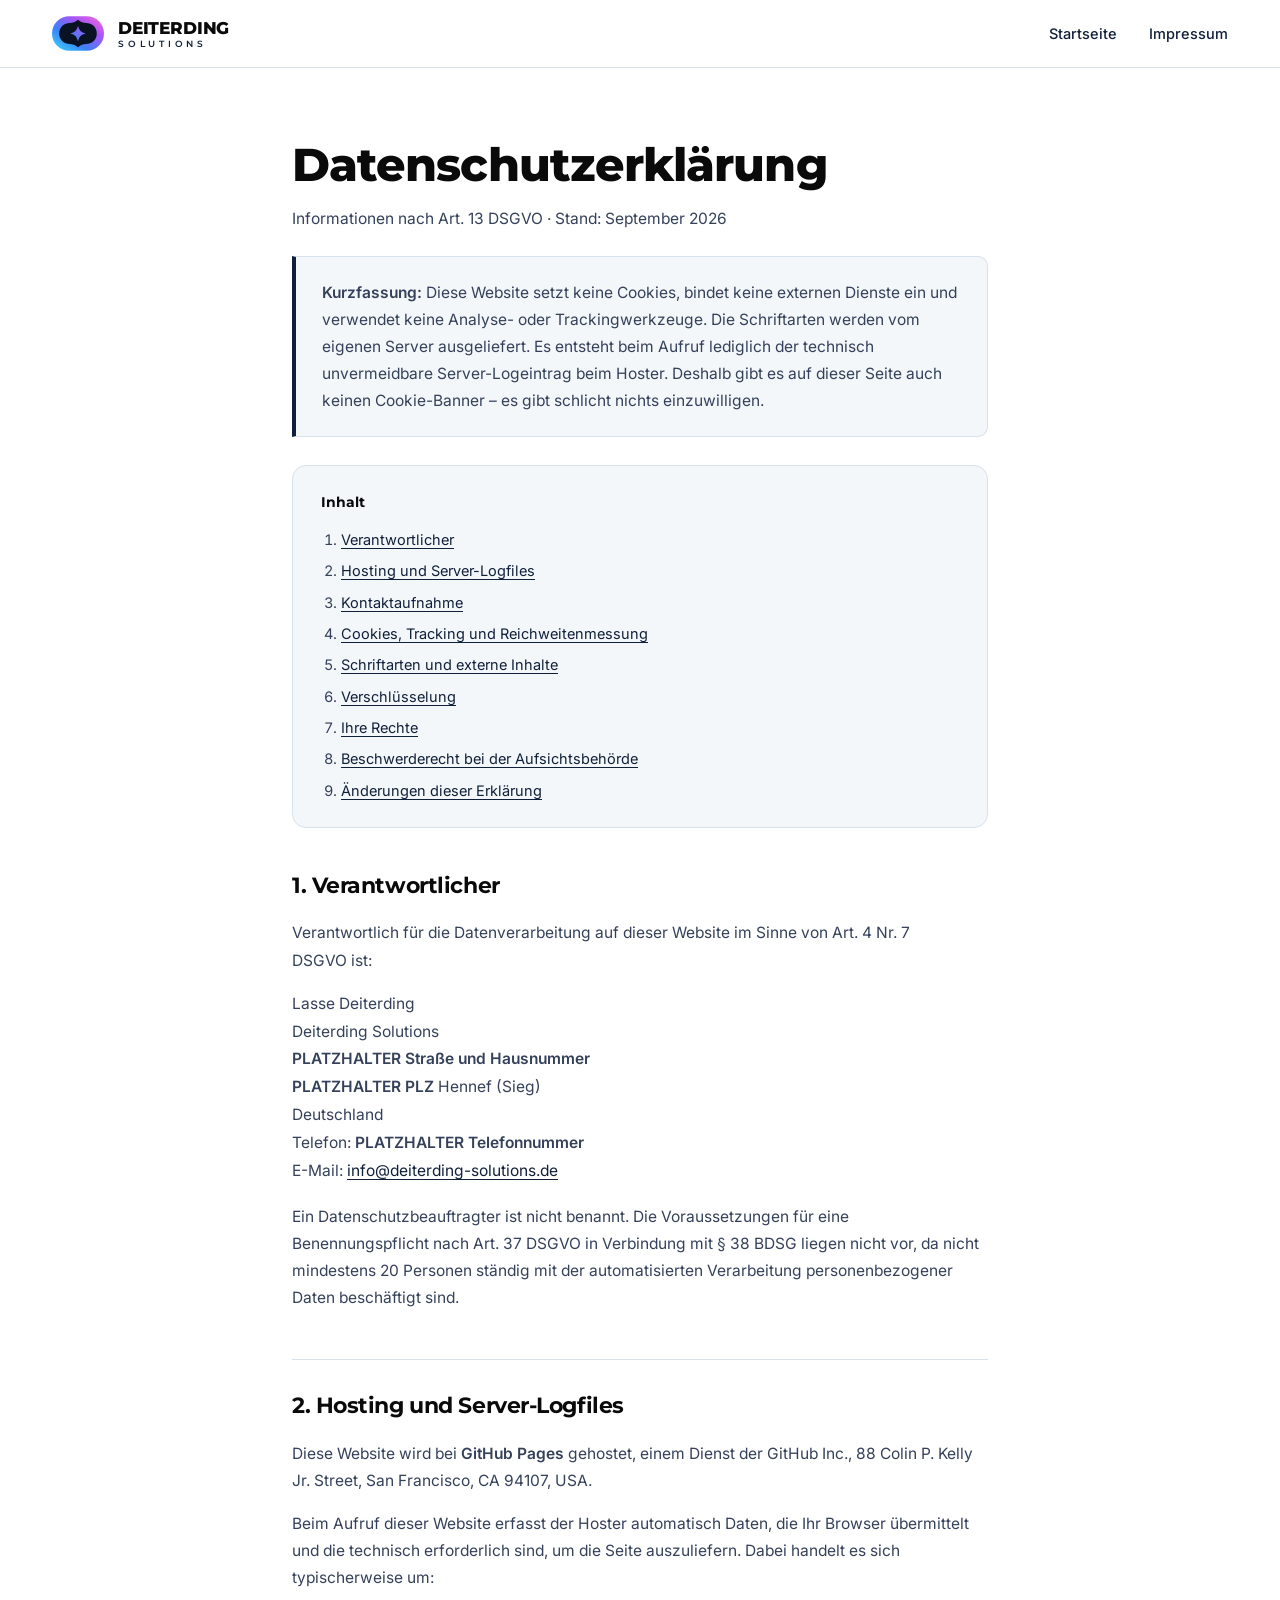
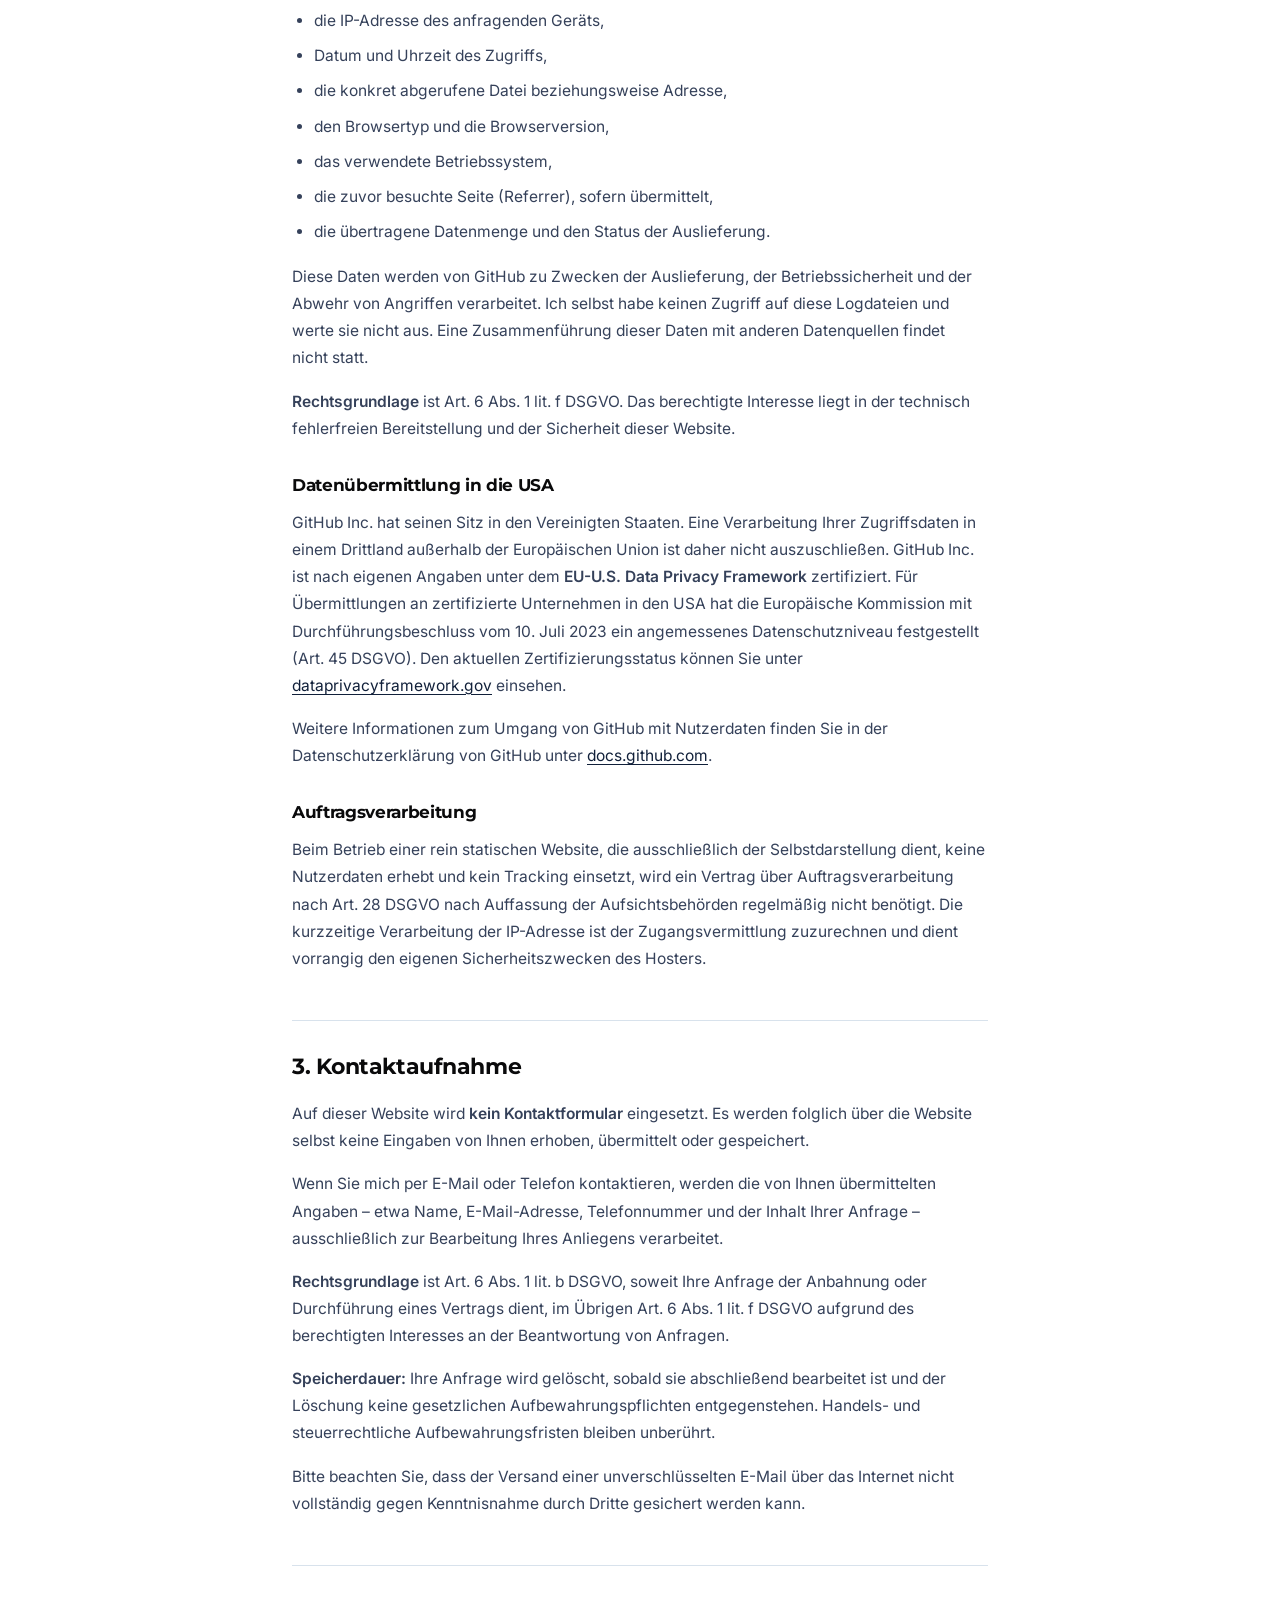
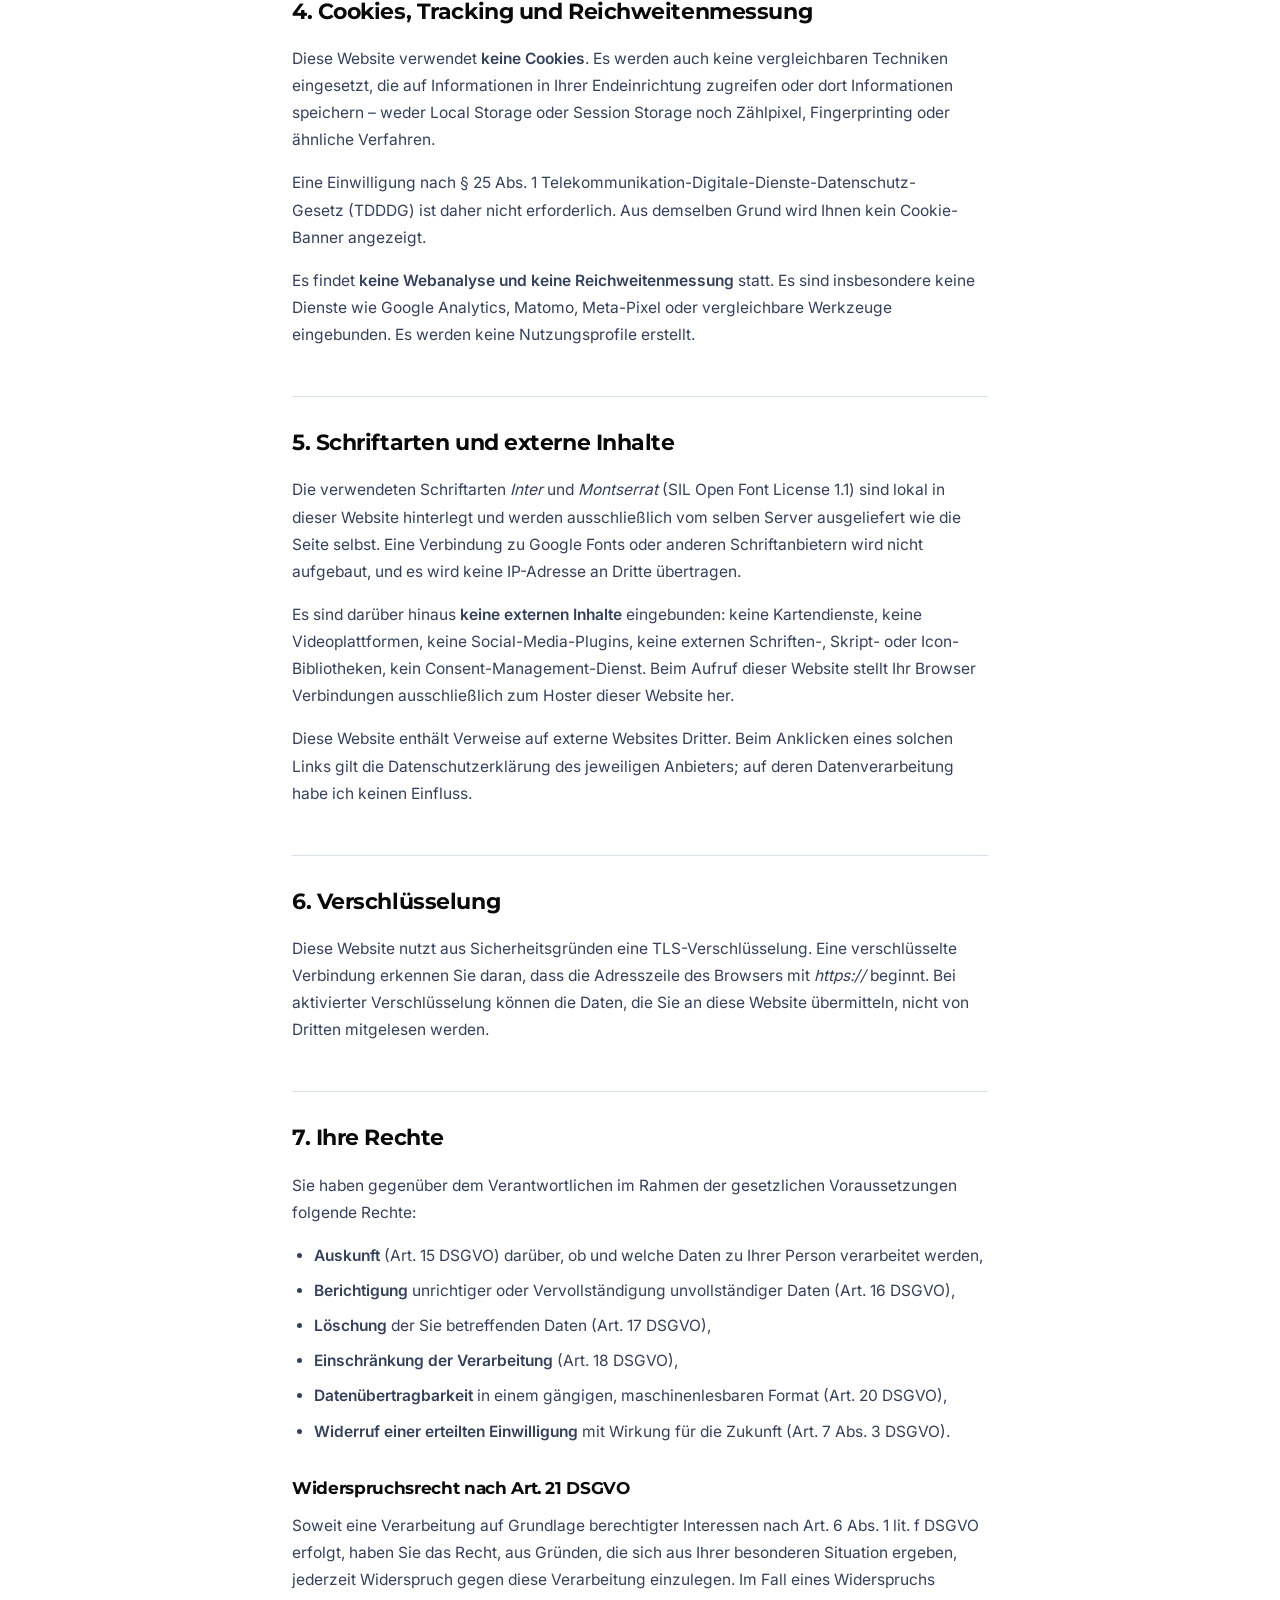
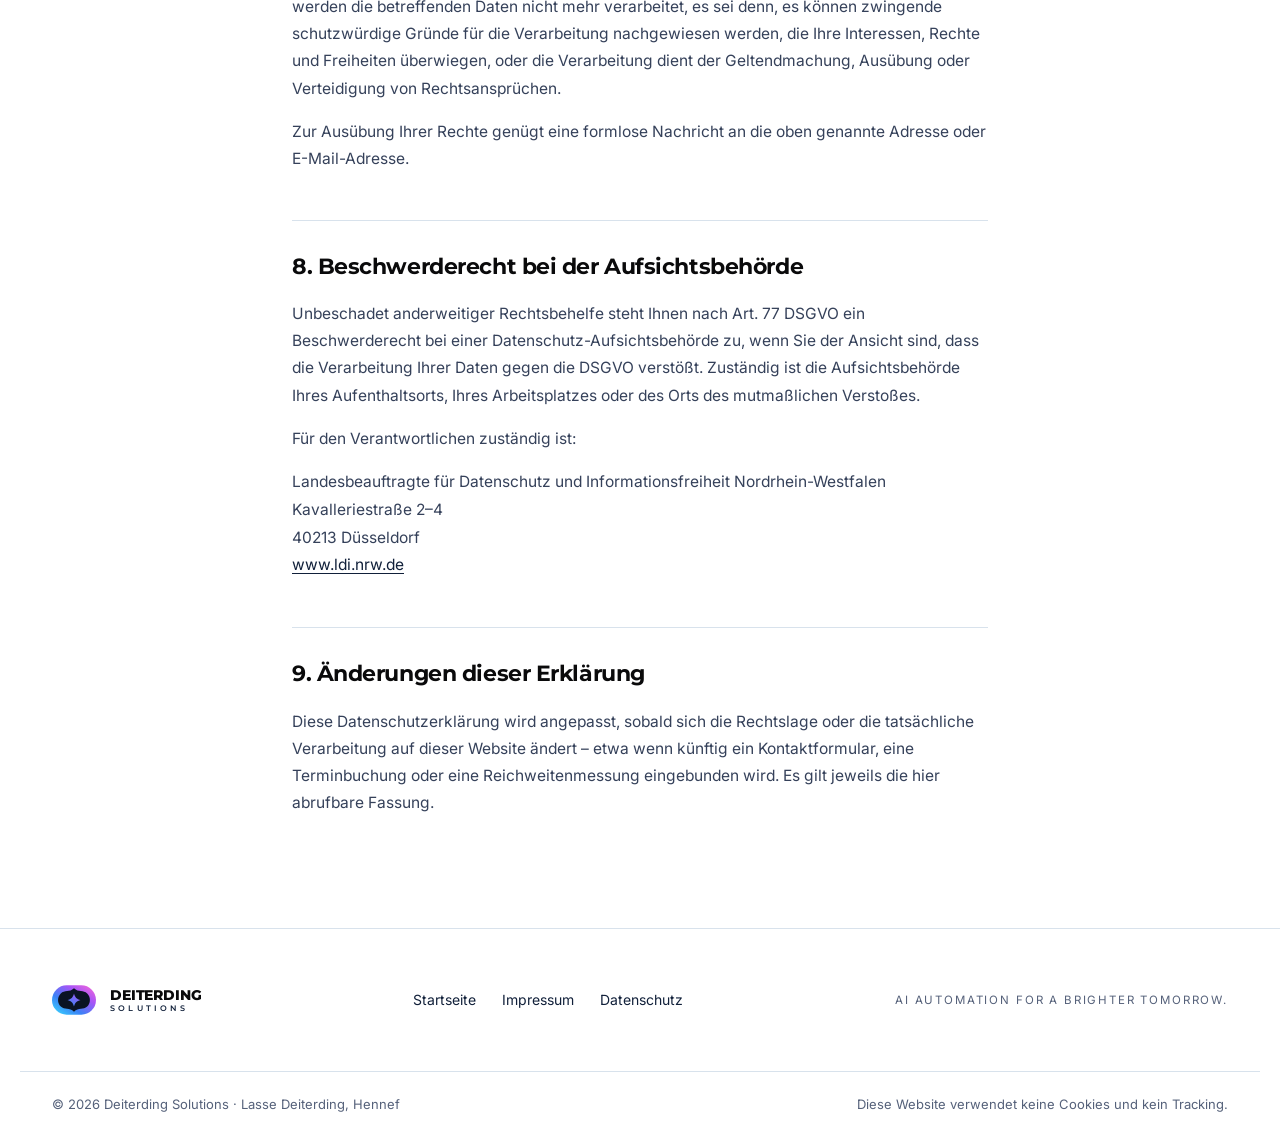
==== datenschutz.html @ 8bf1661a "Website für Deiterding Solutions aufsetzen Statische Seite für deiterding-solutions.de, umgesetzt na" ====
<!DOCTYPE html>
<html lang="de">
<head>
<meta charset="utf-8">
<meta name="viewport" content="width=device-width, initial-scale=1">
<title>Datenschutzerklärung – Deiterding Solutions</title>
<meta name="description" content="Datenschutzerklärung nach Art. 13 DSGVO für die Website von Deiterding Solutions. Ohne Cookies, ohne Tracking, mit lokal ausgelieferten Schriftarten.">
<meta name="robots" content="index, follow">
<link rel="canonical" href="https://deiterding-solutions.de/datenschutz.html">
<link rel="icon" href="/assets/img/favicon.svg" type="image/svg+xml">
<link rel="stylesheet" href="/assets/css/style.css">
</head>
<body>

<a class="skip-link" href="#main">Zum Inhalt springen</a>

<header class="header">
  <div class="header__inner">
    <a class="logo" href="/" aria-label="Deiterding Solutions – zur Startseite">
      <svg class="logo__mark" width="52" height="35" viewBox="0 0 120 80" aria-hidden="true" focusable="false">
        <defs><linearGradient id="dsg-header" x1="0" y1="1" x2="1" y2="0">
          <stop offset="0%" stop-color="#39E0FF"/><stop offset="35%" stop-color="#3B82F6"/><stop offset="68%" stop-color="#A855F7"/><stop offset="100%" stop-color="#FF6AD5"/>
        </linearGradient></defs>
        <rect width="120" height="80" rx="40" fill="url(#dsg-header)"/>
        <path fill-rule="evenodd" fill="#0A1324" d="M60,8 C72,20 86,12 96,22 C106,32 106,48 96,58 C86,68 72,60 60,72 C48,60 34,68 24,58 C14,48 14,32 24,22 C34,12 48,20 60,8 Z M60,22 C63,33 67,37 78,40 C67,43 63,47 60,58 C57,47 53,43 42,40 C53,37 57,33 60,22 Z"/>
      </svg>
      <span class="logo__text">
        <span class="logo__name">DEITERDING</span>
        <span class="logo__sub">SOLUTIONS</span>
      </span>
    </a>
    <nav class="nav" aria-label="Hauptnavigation" style="position:static;display:flex">
      <a href="/">Startseite</a>
      <a href="/impressum.html">Impressum</a>
    </nav>
  </div>
</header>

<main id="main" class="legal">
  <div class="wrap legal__inner">

    <h1>Datenschutzerklärung</h1>
    <p class="legal__updated">Informationen nach Art. 13 DSGVO · Stand: September 2026</p>

    <div class="legal__box">
      <p><strong>Kurzfassung:</strong> Diese Website setzt keine Cookies, bindet keine externen Dienste ein und verwendet keine Analyse- oder Trackingwerkzeuge. Die Schriftarten werden vom eigenen Server ausgeliefert. Es entsteht beim Aufruf lediglich der technisch unvermeidbare Server-Logeintrag beim Hoster. Deshalb gibt es auf dieser Seite auch keinen Cookie-Banner – es gibt schlicht nichts einzuwilligen.</p>
    </div>

    <div class="legal__toc">
      <p>Inhalt</p>
      <ol>
        <li><a href="#verantwortlich">Verantwortlicher</a></li>
        <li><a href="#hosting">Hosting und Server-Logfiles</a></li>
        <li><a href="#kontakt">Kontaktaufnahme</a></li>
        <li><a href="#cookies">Cookies, Tracking und Reichweitenmessung</a></li>
        <li><a href="#schriften">Schriftarten und externe Inhalte</a></li>
        <li><a href="#verschluesselung">Verschlüsselung</a></li>
        <li><a href="#rechte">Ihre Rechte</a></li>
        <li><a href="#beschwerde">Beschwerderecht bei der Aufsichtsbehörde</a></li>
        <li><a href="#aenderungen">Änderungen dieser Erklärung</a></li>
      </ol>
    </div>

    <h2 id="verantwortlich">1. Verantwortlicher</h2>
    <p>Verantwortlich für die Datenverarbeitung auf dieser Website im Sinne von Art. 4 Nr. 7 DSGVO ist:</p>
    <address>
      Lasse Deiterding<br>
      Deiterding Solutions<br>
      <strong>PLATZHALTER Straße und Hausnummer</strong><br>
      <strong>PLATZHALTER PLZ</strong> Hennef (Sieg)<br>
      Deutschland<br>
      Telefon: <strong>PLATZHALTER Telefonnummer</strong><br>
      E-Mail: <a href="mailto:info@deiterding-solutions.de">info@deiterding-solutions.de</a>
    </address>
    <p>Ein Datenschutzbeauftragter ist nicht benannt. Die Voraussetzungen für eine Benennungspflicht nach Art. 37 DSGVO in Verbindung mit § 38 BDSG liegen nicht vor, da nicht mindestens 20 Personen ständig mit der automatisierten Verarbeitung personenbezogener Daten beschäftigt sind.</p>

    <h2 id="hosting">2. Hosting und Server-Logfiles</h2>
    <p>Diese Website wird bei <strong>GitHub Pages</strong> gehostet, einem Dienst der GitHub Inc., 88 Colin P. Kelly Jr. Street, San Francisco, CA 94107, USA.</p>
    <p>Beim Aufruf dieser Website erfasst der Hoster automatisch Daten, die Ihr Browser übermittelt und die technisch erforderlich sind, um die Seite auszuliefern. Dabei handelt es sich typischerweise um:</p>
    <ul>
      <li>die IP-Adresse des anfragenden Geräts,</li>
      <li>Datum und Uhrzeit des Zugriffs,</li>
      <li>die konkret abgerufene Datei beziehungsweise Adresse,</li>
      <li>den Browsertyp und die Browserversion,</li>
      <li>das verwendete Betriebssystem,</li>
      <li>die zuvor besuchte Seite (Referrer), sofern übermittelt,</li>
      <li>die übertragene Datenmenge und den Status der Auslieferung.</li>
    </ul>
    <p>Diese Daten werden von GitHub zu Zwecken der Auslieferung, der Betriebssicherheit und der Abwehr von Angriffen verarbeitet. Ich selbst habe keinen Zugriff auf diese Logdateien und werte sie nicht aus. Eine Zusammenführung dieser Daten mit anderen Datenquellen findet nicht statt.</p>
    <p><strong>Rechtsgrundlage</strong> ist Art. 6 Abs. 1 lit. f DSGVO. Das berechtigte Interesse liegt in der technisch fehlerfreien Bereitstellung und der Sicherheit dieser Website.</p>

    <h3>Datenübermittlung in die USA</h3>
    <p>GitHub Inc. hat seinen Sitz in den Vereinigten Staaten. Eine Verarbeitung Ihrer Zugriffsdaten in einem Drittland außerhalb der Europäischen Union ist daher nicht auszuschließen. GitHub Inc. ist nach eigenen Angaben unter dem <strong>EU-U.S. Data Privacy Framework</strong> zertifiziert. Für Übermittlungen an zertifizierte Unternehmen in den USA hat die Europäische Kommission mit Durchführungsbeschluss vom 10. Juli 2023 ein angemessenes Datenschutzniveau festgestellt (Art. 45 DSGVO). Den aktuellen Zertifizierungsstatus können Sie unter <a href="https://www.dataprivacyframework.gov/" rel="noopener noreferrer" target="_blank">dataprivacyframework.gov</a> einsehen.</p>
    <p>Weitere Informationen zum Umgang von GitHub mit Nutzerdaten finden Sie in der Datenschutzerklärung von GitHub unter <a href="https://docs.github.com/site-policy/privacy-policies/github-general-privacy-statement" rel="noopener noreferrer" target="_blank">docs.github.com</a>.</p>

    <h3>Auftragsverarbeitung</h3>
    <p>Beim Betrieb einer rein statischen Website, die ausschließlich der Selbstdarstellung dient, keine Nutzerdaten erhebt und kein Tracking einsetzt, wird ein Vertrag über Auftragsverarbeitung nach Art. 28 DSGVO nach Auffassung der Aufsichtsbehörden regelmäßig nicht benötigt. Die kurzzeitige Verarbeitung der IP-Adresse ist der Zugangsvermittlung zuzurechnen und dient vorrangig den eigenen Sicherheitszwecken des Hosters.</p>

    <h2 id="kontakt">3. Kontaktaufnahme</h2>
    <p>Auf dieser Website wird <strong>kein Kontaktformular</strong> eingesetzt. Es werden folglich über die Website selbst keine Eingaben von Ihnen erhoben, übermittelt oder gespeichert.</p>
    <p>Wenn Sie mich per E-Mail oder Telefon kontaktieren, werden die von Ihnen übermittelten Angaben – etwa Name, E-Mail-Adresse, Telefonnummer und der Inhalt Ihrer Anfrage – ausschließlich zur Bearbeitung Ihres Anliegens verarbeitet.</p>
    <p><strong>Rechtsgrundlage</strong> ist Art. 6 Abs. 1 lit. b DSGVO, soweit Ihre Anfrage der Anbahnung oder Durchführung eines Vertrags dient, im Übrigen Art. 6 Abs. 1 lit. f DSGVO aufgrund des berechtigten Interesses an der Beantwortung von Anfragen.</p>
    <p><strong>Speicherdauer:</strong> Ihre Anfrage wird gelöscht, sobald sie abschließend bearbeitet ist und der Löschung keine gesetzlichen Aufbewahrungspflichten entgegenstehen. Handels- und steuerrechtliche Aufbewahrungsfristen bleiben unberührt.</p>
    <p>Bitte beachten Sie, dass der Versand einer unverschlüsselten E-Mail über das Internet nicht vollständig gegen Kenntnisnahme durch Dritte gesichert werden kann.</p>

    <h2 id="cookies">4. Cookies, Tracking und Reichweitenmessung</h2>
    <p>Diese Website verwendet <strong>keine Cookies</strong>. Es werden auch keine vergleichbaren Techniken eingesetzt, die auf Informationen in Ihrer Endeinrichtung zugreifen oder dort Informationen speichern – weder Local Storage oder Session Storage noch Zählpixel, Fingerprinting oder ähnliche Verfahren.</p>
    <p>Eine Einwilligung nach § 25 Abs. 1 Telekommunikation-Digitale-Dienste-Datenschutz-Gesetz (TDDDG) ist daher nicht erforderlich. Aus demselben Grund wird Ihnen kein Cookie-Banner angezeigt.</p>
    <p>Es findet <strong>keine Webanalyse und keine Reichweitenmessung</strong> statt. Es sind insbesondere keine Dienste wie Google Analytics, Matomo, Meta-Pixel oder vergleichbare Werkzeuge eingebunden. Es werden keine Nutzungsprofile erstellt.</p>

    <h2 id="schriften">5. Schriftarten und externe Inhalte</h2>
    <p>Die verwendeten Schriftarten <em>Inter</em> und <em>Montserrat</em> (SIL Open Font License 1.1) sind lokal in dieser Website hinterlegt und werden ausschließlich vom selben Server ausgeliefert wie die Seite selbst. Eine Verbindung zu Google Fonts oder anderen Schriftanbietern wird nicht aufgebaut, und es wird keine IP-Adresse an Dritte übertragen.</p>
    <p>Es sind darüber hinaus <strong>keine externen Inhalte</strong> eingebunden: keine Kartendienste, keine Videoplattformen, keine Social-Media-Plugins, keine externen Schriften-, Skript- oder Icon-Bibliotheken, kein Consent-Management-Dienst. Beim Aufruf dieser Website stellt Ihr Browser Verbindungen ausschließlich zum Hoster dieser Website her.</p>
    <p>Diese Website enthält Verweise auf externe Websites Dritter. Beim Anklicken eines solchen Links gilt die Datenschutzerklärung des jeweiligen Anbieters; auf deren Datenverarbeitung habe ich keinen Einfluss.</p>

    <h2 id="verschluesselung">6. Verschlüsselung</h2>
    <p>Diese Website nutzt aus Sicherheitsgründen eine TLS-Verschlüsselung. Eine verschlüsselte Verbindung erkennen Sie daran, dass die Adresszeile des Browsers mit <em>https://</em> beginnt. Bei aktivierter Verschlüsselung können die Daten, die Sie an diese Website übermitteln, nicht von Dritten mitgelesen werden.</p>

    <h2 id="rechte">7. Ihre Rechte</h2>
    <p>Sie haben gegenüber dem Verantwortlichen im Rahmen der gesetzlichen Voraussetzungen folgende Rechte:</p>
    <ul>
      <li><strong>Auskunft</strong> (Art. 15 DSGVO) darüber, ob und welche Daten zu Ihrer Person verarbeitet werden,</li>
      <li><strong>Berichtigung</strong> unrichtiger oder Vervollständigung unvollständiger Daten (Art. 16 DSGVO),</li>
      <li><strong>Löschung</strong> der Sie betreffenden Daten (Art. 17 DSGVO),</li>
      <li><strong>Einschränkung der Verarbeitung</strong> (Art. 18 DSGVO),</li>
      <li><strong>Datenübertragbarkeit</strong> in einem gängigen, maschinenlesbaren Format (Art. 20 DSGVO),</li>
      <li><strong>Widerruf einer erteilten Einwilligung</strong> mit Wirkung für die Zukunft (Art. 7 Abs. 3 DSGVO).</li>
    </ul>

    <h3>Widerspruchsrecht nach Art. 21 DSGVO</h3>
    <p>Soweit eine Verarbeitung auf Grundlage berechtigter Interessen nach Art. 6 Abs. 1 lit. f DSGVO erfolgt, haben Sie das Recht, aus Gründen, die sich aus Ihrer besonderen Situation ergeben, jederzeit Widerspruch gegen diese Verarbeitung einzulegen. Im Fall eines Widerspruchs werden die betreffenden Daten nicht mehr verarbeitet, es sei denn, es können zwingende schutzwürdige Gründe für die Verarbeitung nachgewiesen werden, die Ihre Interessen, Rechte und Freiheiten überwiegen, oder die Verarbeitung dient der Geltendmachung, Ausübung oder Verteidigung von Rechtsansprüchen.</p>
    <p>Zur Ausübung Ihrer Rechte genügt eine formlose Nachricht an die oben genannte Adresse oder E-Mail-Adresse.</p>

    <h2 id="beschwerde">8. Beschwerderecht bei der Aufsichtsbehörde</h2>
    <p>Unbeschadet anderweitiger Rechtsbehelfe steht Ihnen nach Art. 77 DSGVO ein Beschwerderecht bei einer Datenschutz-Aufsichtsbehörde zu, wenn Sie der Ansicht sind, dass die Verarbeitung Ihrer Daten gegen die DSGVO verstößt. Zuständig ist die Aufsichtsbehörde Ihres Aufenthaltsorts, Ihres Arbeitsplatzes oder des Orts des mutmaßlichen Verstoßes.</p>
    <p>Für den Verantwortlichen zuständig ist:</p>
    <address>
      Landesbeauftragte für Datenschutz und Informationsfreiheit Nordrhein-Westfalen<br>
      Kavalleriestraße 2–4<br>
      40213 Düsseldorf<br>
      <a href="https://www.ldi.nrw.de/" rel="noopener noreferrer" target="_blank">www.ldi.nrw.de</a>
    </address>

    <h2 id="aenderungen">9. Änderungen dieser Erklärung</h2>
    <p>Diese Datenschutzerklärung wird angepasst, sobald sich die Rechtslage oder die tatsächliche Verarbeitung auf dieser Website ändert – etwa wenn künftig ein Kontaktformular, eine Terminbuchung oder eine Reichweitenmessung eingebunden wird. Es gilt jeweils die hier abrufbare Fassung.</p>

  </div>
</main>

<footer class="footer">
  <div class="footer__inner">
    <a class="logo" href="/" aria-label="Deiterding Solutions – zur Startseite">
      <svg class="logo__mark" width="44" height="30" viewBox="0 0 120 80" aria-hidden="true" focusable="false">
        <defs><linearGradient id="dsg-footer" x1="0" y1="1" x2="1" y2="0">
          <stop offset="0%" stop-color="#39E0FF"/><stop offset="35%" stop-color="#3B82F6"/><stop offset="68%" stop-color="#A855F7"/><stop offset="100%" stop-color="#FF6AD5"/>
        </linearGradient></defs>
        <rect width="120" height="80" rx="40" fill="url(#dsg-footer)"/>
        <path fill-rule="evenodd" fill="#0A1324" d="M60,8 C72,20 86,12 96,22 C106,32 106,48 96,58 C86,68 72,60 60,72 C48,60 34,68 24,58 C14,48 14,32 24,22 C34,12 48,20 60,8 Z M60,22 C63,33 67,37 78,40 C67,43 63,47 60,58 C57,47 53,43 42,40 C53,37 57,33 60,22 Z"/>
      </svg>
      <span class="logo__text">
        <span class="logo__name" style="font-size:14px">DEITERDING</span>
        <span class="logo__sub" style="font-size:8px;letter-spacing:.4em">SOLUTIONS</span>
      </span>
    </a>
    <nav class="footer__links" aria-label="Fußzeile">
      <a href="/">Startseite</a>
      <a href="/impressum.html">Impressum</a>
      <a href="/datenschutz.html">Datenschutz</a>
    </nav>
    <p class="footer__claim">AI Automation for a brighter tomorrow.</p>
  </div>
  <div class="footer__bottom">
    <span>&copy; 2026 Deiterding Solutions · Lasse Deiterding, Hennef</span>
    <span>Diese Website verwendet keine Cookies und kein Tracking.</span>
  </div>
</footer>

</body>
</html>
---- assets/css/style.css ----
/* ==========================================================================
   Deiterding Solutions
   Palette und Typografie nach Brand-Sheet. Keine externen Requests.
   ========================================================================== */

/* --- Schriften: lokal ausgeliefert, kein Google-CDN ---------------------- */
@font-face {
  font-family: 'Inter';
  font-style: normal;
  font-weight: 400 600;
  font-display: swap;
  src: url('../fonts/inter-latin.woff2') format('woff2');
  unicode-range: U+0000-00FF, U+0131, U+0152-0153, U+02BB-02BC, U+02C6, U+02DA,
    U+02DC, U+0304, U+0308, U+0329, U+2000-206F, U+20AC, U+2122, U+2191, U+2193,
    U+2212, U+2215, U+FEFF, U+FFFD;
}
@font-face {
  font-family: 'Inter';
  font-style: normal;
  font-weight: 400 600;
  font-display: swap;
  src: url('../fonts/inter-latin-ext.woff2') format('woff2');
  unicode-range: U+0100-02BA, U+02BD-02C5, U+02C7-02CC, U+02CE-02D7, U+02DD-02FF,
    U+0304, U+0308, U+0329, U+1D00-1DBF, U+1E00-1E9F, U+1EF2-1EFF, U+2020,
    U+20A0-20AB, U+20AD-20C0, U+2113, U+2C60-2C7F, U+A720-A7FF;
}
@font-face {
  font-family: 'Montserrat';
  font-style: normal;
  font-weight: 600 800;
  font-display: swap;
  src: url('../fonts/montserrat-latin.woff2') format('woff2');
  unicode-range: U+0000-00FF, U+0131, U+0152-0153, U+02BB-02BC, U+02C6, U+02DA,
    U+02DC, U+0304, U+0308, U+0329, U+2000-206F, U+20AC, U+2122, U+2191, U+2193,
    U+2212, U+2215, U+FEFF, U+FFFD;
}
@font-face {
  font-family: 'Montserrat';
  font-style: normal;
  font-weight: 600 800;
  font-display: swap;
  src: url('../fonts/montserrat-latin-ext.woff2') format('woff2');
  unicode-range: U+0100-02BA, U+02BD-02C5, U+02C7-02CC, U+02CE-02D7, U+02DD-02FF,
    U+0304, U+0308, U+0329, U+1D00-1DBF, U+1E00-1E9F, U+1EF2-1EFF, U+2020,
    U+20A0-20AB, U+20AD-20C0, U+2113, U+2C60-2C7F, U+A720-A7FF;
}

/* --- Tokens ------------------------------------------------------------- */
:root {
  --carbon: #0a0a0b;
  --blue-black: #0a1324;
  --obsidian: #11203a;
  --obsidian-2: #16294a;
  --soft-ice: #d8e2ec;
  --white: #fff;

  --ink: #0a0a0b;
  --ink-soft: #35415a;
  --ink-muted: #55617a;
  --border: #d8e2ec;
  --border-strong: #b9c8d8;
  --surface: #fff;
  --surface-alt: #f4f7fa;
  --surface-alt-2: #eef3f8;

  --brand-grad: linear-gradient(45deg, #39e0ff 0%, #3b82f6 35%, #a855f7 68%, #ff6ad5 100%);

  --font-head: 'Montserrat', 'Segoe UI', system-ui, -apple-system, sans-serif;
  --font-body: 'Inter', 'Segoe UI', system-ui, -apple-system, sans-serif;

  --wrap: 1240px;
  --pad-x: 32px;
  --radius: 14px;
  --radius-lg: 28px;

  color-scheme: light;
}

/* --- Basis -------------------------------------------------------------- */
*, *::before, *::after { box-sizing: border-box; }

html { scroll-behavior: smooth; }
@media (prefers-reduced-motion: reduce) {
  html { scroll-behavior: auto; }
  *, *::before, *::after { animation-duration: .01ms !important; transition-duration: .01ms !important; }
}

body {
  margin: 0;
  background: var(--white);
  color: var(--ink);
  font-family: var(--font-body);
  font-size: 16px;
  line-height: 1.6;
  -webkit-font-smoothing: antialiased;
  text-rendering: optimizeLegibility;
  overflow-x: hidden;
}

img, svg { max-width: 100%; }
img { height: auto; display: block; }

a { color: var(--obsidian); text-decoration: none; }
a:hover { color: var(--blue-black); }

h1, h2, h3, h4 {
  font-family: var(--font-head);
  letter-spacing: -.02em;
  text-wrap: balance;
  margin: 0;
}

p { margin: 0; text-wrap: pretty; }

/* Verhindert den Umbruch innerhalb von Wörtern mit Bindestrich, z. B. "E-Mails" */
.nbr { white-space: nowrap; }

:focus-visible {
  outline: 3px solid var(--obsidian);
  outline-offset: 3px;
  border-radius: 4px;
}

.skip-link {
  position: absolute;
  left: -9999px;
  top: 0;
  z-index: 100;
  background: var(--blue-black);
  color: var(--white);
  padding: 14px 22px;
  font-weight: 600;
  border-radius: 0 0 10px 0;
}
.skip-link:focus {
  left: 0;
  color: var(--white);
}

.wrap {
  max-width: var(--wrap);
  margin: 0 auto;
  padding-left: var(--pad-x);
  padding-right: var(--pad-x);
}

.section { padding: 104px 0; border-top: 1px solid var(--border); }
.section--tight { padding: 88px 0; }
.section--alt { background: linear-gradient(180deg, #fff 0%, var(--surface-alt-2) 100%); }
.section--dark { background: linear-gradient(160deg, var(--blue-black) 0%, var(--obsidian) 100%); border-top: 0; color: var(--white); }

.eyebrow {
  font-size: 11.5px;
  font-weight: 600;
  letter-spacing: .3em;
  color: var(--ink-soft);
  margin: 0 0 18px;
  text-transform: uppercase;
}
.section--dark .eyebrow { color: var(--soft-ice); opacity: .72; }

.h2 { font-weight: 700; font-size: clamp(28px, 3vw, 42px); line-height: 1.12; }
.h3 { font-weight: 700; font-size: 17px; letter-spacing: -.01em; }

.lead { font-size: 16px; line-height: 1.7; color: var(--ink-soft); }

.section-head {
  display: flex;
  flex-wrap: wrap;
  gap: 32px;
  align-items: flex-end;
  justify-content: space-between;
  margin-bottom: 56px;
}
.section-head .h2 { max-width: 18ch; }
.section-head .lead { max-width: 420px; }

/* --- Logo --------------------------------------------------------------- */
.logo { display: flex; align-items: center; gap: 14px; color: inherit; }
.logo__mark { flex: none; }
.logo__text { display: grid; gap: 2px; }
.logo__name {
  font-family: var(--font-head);
  font-weight: 800;
  font-size: 17px;
  letter-spacing: -.01em;
  line-height: 1;
}
.logo__sub {
  font-family: var(--font-head);
  font-weight: 600;
  font-size: 9px;
  letter-spacing: .42em;
  color: var(--obsidian);
  line-height: 1;
}
.section--dark .logo__sub, .cta-band .logo__sub { color: var(--soft-ice); }

/* --- Buttons ------------------------------------------------------------ */
.btn {
  display: inline-flex;
  align-items: center;
  justify-content: center;
  gap: 10px;
  font-family: var(--font-head);
  font-weight: 600;
  font-size: 15px;
  padding: 16px 32px;
  border-radius: 11px;
  border: 1px solid transparent;
  cursor: pointer;
  transition: background-color .18s ease, border-color .18s ease, box-shadow .18s ease;
}
.btn--primary {
  background: var(--blue-black);
  color: var(--white);
  box-shadow: 0 2px 8px rgba(10, 19, 36, .18);
}
.btn--primary:hover { background: var(--obsidian); color: var(--white); }
.btn--ghost {
  background: var(--white);
  color: var(--blue-black);
  border-color: var(--border);
}
.btn--ghost:hover { background: var(--soft-ice); color: var(--blue-black); }
.btn--light {
  background: var(--white);
  color: var(--blue-black);
}
.btn--light:hover { background: var(--soft-ice); color: var(--blue-black); }
.btn--sm { font-size: 14px; padding: 12px 24px; border-radius: 10px; }

/* --- Header ------------------------------------------------------------- */
.header {
  position: sticky;
  top: 0;
  z-index: 20;
  background: rgba(255, 255, 255, .88);
  backdrop-filter: blur(14px);
  -webkit-backdrop-filter: blur(14px);
  border-bottom: 1px solid var(--border);
}
.header__inner {
  max-width: var(--wrap);
  margin: 0 auto;
  padding: 16px var(--pad-x);
  display: flex;
  align-items: center;
  gap: 40px;
}
.nav {
  margin-left: auto;
  display: flex;
  align-items: center;
  gap: 32px;
  font-size: 14.5px;
  font-weight: 500;
  color: var(--obsidian);
}
.nav a:hover { color: var(--blue-black); text-decoration: underline; text-underline-offset: 5px; }
.header .btn { flex: none; }

.nav-toggle {
  display: none;
  margin-left: auto;
  background: none;
  border: 1px solid var(--border);
  border-radius: 10px;
  padding: 10px 12px;
  cursor: pointer;
  color: var(--blue-black);
}
.nav-toggle__bars { display: block; width: 20px; height: 2px; background: currentColor; position: relative; }
.nav-toggle__bars::before,
.nav-toggle__bars::after {
  content: ''; position: absolute; left: 0; width: 20px; height: 2px; background: currentColor;
}
.nav-toggle__bars::before { top: -6px; }
.nav-toggle__bars::after { top: 6px; }

/* --- Hero --------------------------------------------------------------- */
.hero { background: linear-gradient(180deg, #fff 0%, #fff 55%, var(--surface-alt) 100%); }
.hero__inner {
  display: grid;
  grid-template-columns: minmax(0, 1.02fr) minmax(0, 1fr);
  gap: 64px;
  align-items: center;
  padding-top: 104px;
  padding-bottom: 96px;
}
.hero__kicker {
  font-size: 11.5px;
  font-weight: 600;
  letter-spacing: .34em;
  color: var(--ink-soft);
  margin-bottom: 28px;
  text-transform: uppercase;
}
.hero h1 {
  font-weight: 800;
  font-size: clamp(36px, 4.6vw, 62px);
  line-height: 1.05;
  letter-spacing: -.025em;
  margin: 0 0 28px;
  color: var(--carbon);
}
.hero h1 span { color: var(--obsidian); }
.hero__sub {
  font-size: 18px;
  line-height: 1.65;
  color: var(--ink-soft);
  margin-bottom: 40px;
  max-width: 470px;
}
.hero__actions { display: flex; flex-wrap: wrap; gap: 14px; }
.hero__values {
  margin-top: 56px;
  padding-top: 28px;
  border-top: 1px solid var(--border);
  display: flex;
  flex-wrap: wrap;
  gap: 40px;
  font-size: 12px;
  letter-spacing: .18em;
  font-weight: 600;
  color: var(--ink-muted);
  list-style: none;
  padding-left: 0;
}

/* --- Produkt-Mockup ----------------------------------------------------- */
.mock { position: relative; }
.mock__glow {
  position: absolute;
  inset: -8% -6% -18% -6%;
  background: radial-gradient(60% 55% at 55% 45%, rgba(17, 32, 58, .10), rgba(255, 255, 255, 0) 72%);
}
.mock__frame {
  position: relative;
  border-radius: 16px;
  background: linear-gradient(160deg, var(--blue-black) 0%, var(--obsidian) 100%);
  padding: 14px 14px 0;
  box-shadow: 0 30px 60px -24px rgba(10, 19, 36, .45), 0 2px 0 rgba(216, 226, 236, .25) inset;
}
.mock__screen {
  border-radius: 9px;
  overflow: hidden;
  background: var(--carbon);
  border: 1px solid rgba(216, 226, 236, .12);
}
.mock__bar {
  display: flex;
  align-items: center;
  gap: 10px;
  padding: 12px 16px;
  border-bottom: 1px solid rgba(216, 226, 236, .10);
}
.mock__bar-name {
  font-family: var(--font-head);
  font-weight: 700;
  font-size: 11px;
  letter-spacing: .08em;
  color: var(--white);
}
.mock__badge {
  margin-left: auto;
  font-size: 9.5px;
  letter-spacing: .16em;
  color: var(--soft-ice);
  opacity: .6;
  border: 1px solid rgba(216, 226, 236, .3);
  border-radius: 4px;
  padding: 3px 7px;
}
.mock__body { padding: 22px 20px 26px; display: grid; gap: 18px; }
.mock__stats { display: grid; grid-template-columns: repeat(3, minmax(0, 1fr)); gap: 12px; }
.mock__tile { background: var(--obsidian); border-radius: 8px; padding: 14px 14px 16px; }
.mock__tile-label { font-size: 9.5px; letter-spacing: .16em; color: var(--soft-ice); opacity: .6; margin-bottom: 10px; }
.mock__tile-value { font-family: var(--font-head); font-weight: 700; font-size: 22px; color: var(--white); }
.mock__chart { background: var(--obsidian); border-radius: 8px; padding: 18px 16px; display: grid; gap: 12px; }
.mock__bars { display: flex; align-items: flex-end; gap: 8px; height: 72px; }
.mock__bars span { flex: 1; border-radius: 3px; background: rgba(216, 226, 236, .24); }
.mock__chart-label { font-size: 10px; letter-spacing: .14em; color: var(--soft-ice); opacity: .55; }
.mock__rows { display: grid; gap: 8px; }
.mock__row {
  display: flex;
  align-items: center;
  gap: 10px;
  background: var(--obsidian);
  border-radius: 8px;
  padding: 11px 14px;
  font-size: 11px;
  color: var(--soft-ice);
}
.mock__dot { width: 6px; height: 6px; border-radius: 50%; background: var(--soft-ice); flex: none; }
.mock__tag { margin-left: auto; font-size: 10px; opacity: .5; }
.mock__foot {
  height: 12px;
  margin: 0 -26px;
  border-radius: 0 0 14px 14px;
  background: linear-gradient(180deg, var(--obsidian), var(--blue-black));
  box-shadow: 0 18px 30px -18px rgba(10, 19, 36, .5);
}
.mock__note {
  margin-top: 22px;
  text-align: center;
  font-size: 12.5px;
  color: var(--ink-muted);
}

/* --- Problem ------------------------------------------------------------ */
.problem { background: var(--surface-alt); }
.problem__grid { display: grid; grid-template-columns: minmax(0, 1fr) minmax(0, 1fr); gap: 64px; align-items: center; }
.problem h2 { max-width: 16ch; margin-bottom: 24px; }
.problem__list { list-style: none; margin: 0; padding: 0; display: grid; gap: 14px; }
.problem__list li {
  position: relative;
  padding-left: 30px;
  font-size: 16px;
  line-height: 1.65;
  color: var(--ink-soft);
}
.problem__list li::before {
  content: '';
  position: absolute;
  left: 0;
  top: 9px;
  width: 12px;
  height: 12px;
  border-radius: 3px;
  background: var(--blue-black);
  transform: rotate(45deg);
}

/* --- Karten-Raster ------------------------------------------------------ */
.cards { display: grid; grid-template-columns: repeat(auto-fit, minmax(240px, 1fr)); gap: 20px; }
.card {
  background: var(--white);
  border: 1px solid var(--border);
  border-radius: var(--radius);
  padding: 28px 26px 30px;
  box-shadow: 0 1px 2px rgba(10, 19, 36, .04);
  transition: box-shadow .2s ease, border-color .2s ease;
}
.card:hover { box-shadow: 0 12px 28px -18px rgba(10, 19, 36, .35); border-color: var(--border-strong); }
.card__icon {
  width: 40px;
  height: 40px;
  border-radius: 10px;
  background: var(--blue-black);
  display: flex;
  align-items: center;
  justify-content: center;
  margin-bottom: 22px;
  color: var(--white);
}
.card h3 { margin-bottom: 10px; }
.card p { font-size: 14.5px; line-height: 1.65; color: var(--ink-soft); }

/* --- Ausbaustufen ------------------------------------------------------- */
.extras { margin-top: 56px; padding-top: 40px; border-top: 1px solid var(--border); }
.extras h3 { font-size: 15px; letter-spacing: .02em; margin-bottom: 20px; }
.extras__list {
  list-style: none;
  margin: 0;
  padding: 0;
  display: flex;
  flex-wrap: wrap;
  gap: 10px;
}
.extras__list li {
  border: 1px solid var(--border);
  border-radius: 999px;
  padding: 9px 18px;
  font-size: 14px;
  color: var(--ink-soft);
  background: var(--white);
}

/* --- Prozess ------------------------------------------------------------ */
.steps { display: grid; grid-template-columns: repeat(auto-fit, minmax(230px, 1fr)); gap: 44px; }
.step { border-top: 1px solid var(--border); padding-top: 28px; }
.step__num {
  width: 52px;
  height: 52px;
  border-radius: 50%;
  border: 1px solid var(--obsidian);
  display: flex;
  align-items: center;
  justify-content: center;
  font-family: var(--font-head);
  font-weight: 700;
  font-size: 15px;
  color: var(--obsidian);
  margin-bottom: 24px;
}
.step h3 { font-size: 21px; margin-bottom: 12px; }
.step p { font-size: 15px; line-height: 1.7; color: var(--ink-soft); max-width: 34ch; }

/* --- Zielgruppen -------------------------------------------------------- */
.audience { display: grid; grid-template-columns: repeat(auto-fit, minmax(260px, 1fr)); gap: 20px; }
.audience__item {
  border: 1px solid var(--border);
  border-radius: var(--radius);
  padding: 30px 28px;
  background: var(--white);
}
.audience__item h3 { font-size: 19px; margin-bottom: 12px; }
.audience__item p { font-size: 14.5px; line-height: 1.65; color: var(--ink-soft); }
.audience__eg {
  margin-top: 18px;
  padding-top: 18px;
  border-top: 1px solid var(--border);
  font-size: 13.5px;
  color: var(--ink-muted);
  font-style: italic;
}

/* --- Vertrauen (dunkel) ------------------------------------------------- */
.trust__grid { display: grid; grid-template-columns: minmax(0, .85fr) minmax(0, 1.15fr); gap: 64px; align-items: start; }
.trust h2 { color: var(--white); max-width: 14ch; }
.trust__intro { color: var(--soft-ice); margin-top: 20px; font-size: 16px; line-height: 1.7; }
.trust__list { list-style: none; margin: 0; padding: 0; display: grid; gap: 18px; }
.trust__list li {
  border: 1px solid rgba(216, 226, 236, .18);
  border-radius: 12px;
  padding: 22px 24px;
  background: rgba(216, 226, 236, .05);
}
.trust__list strong {
  display: block;
  font-family: var(--font-head);
  font-weight: 700;
  font-size: 16px;
  color: var(--white);
  margin-bottom: 8px;
}
.trust__list span { color: var(--soft-ice); font-size: 14.5px; line-height: 1.65; display: block; }

/* --- Fakten ------------------------------------------------------------- */
.facts { display: grid; grid-template-columns: repeat(auto-fit, minmax(220px, 1fr)); gap: 48px; }
.fact__value {
  font-family: var(--font-head);
  font-weight: 800;
  font-size: clamp(44px, 5.5vw, 74px);
  line-height: 1;
  letter-spacing: -.035em;
  color: var(--carbon);
}
.fact__label { margin-top: 16px; font-size: 14px; letter-spacing: .12em; font-weight: 600; color: var(--ink-soft); }
.fact__note { margin-top: 10px; font-size: 13.5px; color: var(--ink-muted); letter-spacing: 0; font-weight: 400; }

/* --- Preise ------------------------------------------------------------- */
.plans { display: grid; grid-template-columns: repeat(auto-fit, minmax(270px, 1fr)); gap: 20px; }
.plan {
  border: 1px solid var(--border);
  border-radius: var(--radius);
  padding: 32px 28px 34px;
  background: var(--white);
  display: flex;
  flex-direction: column;
}
.plan--featured { border-color: var(--blue-black); box-shadow: 0 18px 40px -28px rgba(10, 19, 36, .5); }
.plan__tag {
  align-self: flex-start;
  font-size: 10.5px;
  letter-spacing: .16em;
  font-weight: 600;
  text-transform: uppercase;
  background: var(--blue-black);
  color: var(--white);
  border-radius: 999px;
  padding: 5px 12px;
  margin-bottom: 18px;
}
.plan h3 { font-size: 22px; margin-bottom: 10px; }
.plan__for { font-size: 14px; color: var(--ink-muted); margin-bottom: 22px; }
.plan__features { list-style: none; margin: 0 0 26px; padding: 0; display: grid; gap: 12px; }
.plan__features li {
  position: relative;
  padding-left: 26px;
  font-size: 14.5px;
  line-height: 1.6;
  color: var(--ink-soft);
}
.plan__features li::before {
  content: '';
  position: absolute;
  left: 2px;
  top: 8px;
  width: 9px;
  height: 9px;
  border-radius: 2px;
  background: var(--obsidian);
  transform: rotate(45deg);
}
.plan__price { margin-top: auto; padding-top: 22px; border-top: 1px solid var(--border); font-size: 14.5px; color: var(--ink-soft); }
.plan__price strong { font-family: var(--font-head); color: var(--ink); display: block; font-size: 16px; margin-bottom: 4px; }

.pilot {
  margin-top: 28px;
  border: 1px solid var(--border-strong);
  border-radius: var(--radius);
  padding: 26px 28px;
  background: var(--white);
  display: flex;
  flex-wrap: wrap;
  gap: 20px 32px;
  align-items: center;
  justify-content: space-between;
}
.pilot p { font-size: 15px; line-height: 1.65; color: var(--ink-soft); max-width: 62ch; }
.pilot strong { color: var(--ink); }

/* --- Über mich ---------------------------------------------------------- */
.about__grid { display: grid; grid-template-columns: minmax(0, 1fr) minmax(0, 1.1fr); gap: 64px; align-items: start; }
.about__card {
  border: 1px solid var(--border);
  border-radius: var(--radius);
  padding: 32px 30px;
  background: var(--white);
}
.about__name { font-family: var(--font-head); font-weight: 800; font-size: 22px; margin-bottom: 4px; }
.about__role { font-size: 13px; letter-spacing: .16em; text-transform: uppercase; color: var(--ink-muted); font-weight: 600; margin-bottom: 24px; }
.about__meta { list-style: none; margin: 0; padding: 0; display: grid; gap: 14px; font-size: 14.5px; color: var(--ink-soft); }
.about__meta li { display: grid; grid-template-columns: 108px minmax(0, 1fr); gap: 14px; }
.about__meta dt, .about__meta b { font-weight: 600; color: var(--ink); }
.about__text { display: grid; gap: 20px; }
.about__text p { font-size: 16px; line-height: 1.75; color: var(--ink-soft); }

/* --- FAQ ---------------------------------------------------------------- */
.faq { display: grid; gap: 0; max-width: 820px; }
.faq details { border-bottom: 1px solid var(--border); }
.faq details:first-of-type { border-top: 1px solid var(--border); }
.faq summary {
  cursor: pointer;
  list-style: none;
  padding: 24px 44px 24px 0;
  position: relative;
  font-family: var(--font-head);
  font-weight: 700;
  font-size: 17px;
  letter-spacing: -.01em;
  color: var(--ink);
}
.faq summary::-webkit-details-marker { display: none; }
.faq summary::after {
  content: '';
  position: absolute;
  right: 8px;
  top: 50%;
  width: 10px;
  height: 10px;
  border-right: 2px solid var(--obsidian);
  border-bottom: 2px solid var(--obsidian);
  transform: translateY(-70%) rotate(45deg);
  transition: transform .2s ease;
}
.faq details[open] summary::after { transform: translateY(-30%) rotate(-135deg); }
.faq summary:hover { color: var(--obsidian); }
.faq__answer { padding: 0 44px 26px 0; font-size: 15.5px; line-height: 1.75; color: var(--ink-soft); }

/* --- Referenzen (Platzhalter) ------------------------------------------- */
.refs {
  border: 1px dashed var(--border-strong);
  border-radius: var(--radius);
  padding: 48px 36px;
  text-align: center;
  background: var(--surface-alt);
}
.refs h2 { font-size: clamp(24px, 2.4vw, 32px); margin-bottom: 14px; }
.refs p { font-size: 16px; color: var(--ink-soft); max-width: 56ch; margin: 0 auto; }

/* --- CTA-Band ----------------------------------------------------------- */
.cta-section { background: var(--white); padding: 0 var(--pad-x) 96px; }
.cta-band {
  position: relative;
  max-width: var(--wrap);
  margin: 0 auto;
  border-radius: var(--radius-lg);
  overflow: hidden;
  background: linear-gradient(135deg, var(--blue-black) 0%, var(--obsidian) 100%);
}
.cta-band__waves { position: absolute; inset: 0; width: 100%; height: 100%; opacity: .85; }
.cta-band__inner {
  position: relative;
  padding: 88px 48px 92px;
  display: grid;
  gap: 26px;
  justify-items: center;
  text-align: center;
}
.cta-band h2 {
  font-weight: 800;
  font-size: clamp(30px, 3.8vw, 52px);
  line-height: 1.08;
  letter-spacing: -.025em;
  color: var(--white);
  max-width: 20ch;
}
.cta-band p { font-size: 17px; line-height: 1.65; color: var(--soft-ice); max-width: 50ch; }
.cta-band__actions { display: flex; flex-wrap: wrap; gap: 14px; justify-content: center; margin-top: 6px; }
.cta-band__direct {
  margin-top: 14px;
  display: flex;
  flex-wrap: wrap;
  gap: 10px 32px;
  justify-content: center;
  font-size: 15px;
  color: var(--soft-ice);
}
.cta-band__direct a { color: var(--white); text-decoration: underline; text-underline-offset: 4px; }
.cta-band__direct a:hover { color: var(--soft-ice); }

/* --- Footer ------------------------------------------------------------- */
.footer { background: var(--white); border-top: 1px solid var(--border); }
.footer__inner {
  max-width: var(--wrap);
  margin: 0 auto;
  padding: 56px var(--pad-x);
  display: flex;
  flex-wrap: wrap;
  gap: 32px;
  align-items: center;
  justify-content: space-between;
}
.footer__links { display: flex; flex-wrap: wrap; gap: 26px; font-size: 14px; color: var(--ink-soft); }
.footer__links a:hover { text-decoration: underline; text-underline-offset: 4px; }
.footer__claim { font-size: 11.5px; letter-spacing: .16em; color: var(--ink-muted); text-transform: uppercase; }
.footer__bottom {
  border-top: 1px solid var(--border);
  padding: 22px var(--pad-x);
  max-width: var(--wrap);
  margin: 0 auto;
  font-size: 13px;
  color: var(--ink-muted);
  display: flex;
  flex-wrap: wrap;
  gap: 8px 24px;
  justify-content: space-between;
}

/* --- Rechtsseiten (Impressum / Datenschutz) ----------------------------- */
.legal { padding: 72px 0 96px; }
.legal__inner { max-width: 760px; }
.legal h1 {
  font-weight: 800;
  font-size: clamp(30px, 4vw, 46px);
  line-height: 1.1;
  margin-bottom: 14px;
}
.legal__updated { font-size: 14px; color: var(--ink-muted); margin-bottom: 48px; }
.legal h2 {
  font-weight: 700;
  font-size: 22px;
  margin: 48px 0 16px;
  padding-top: 28px;
  border-top: 1px solid var(--border);
}
.legal h2:first-of-type { border-top: 0; padding-top: 0; margin-top: 40px; }
.legal h3 { font-weight: 700; font-size: 17px; margin: 30px 0 10px; }
.legal p, .legal li { font-size: 15.5px; line-height: 1.75; color: var(--ink-soft); }
.legal p { margin-bottom: 16px; }
.legal ul, .legal ol { margin: 0 0 18px; padding-left: 22px; display: grid; gap: 8px; }
.legal a { text-decoration: underline; text-underline-offset: 3px; }
.legal address { font-style: normal; margin-bottom: 18px; font-size: 15.5px; line-height: 1.8; color: var(--ink-soft); }
.legal__box {
  border: 1px solid var(--border);
  border-left: 4px solid var(--obsidian);
  border-radius: 0 10px 10px 0;
  padding: 22px 26px;
  background: var(--surface-alt);
  margin: 24px 0 28px;
}
.legal__box p:last-child { margin-bottom: 0; }
.legal__box--todo { border-left-color: #b45309; background: #fffbeb; border-color: #fde68a; }
.legal__toc {
  border: 1px solid var(--border);
  border-radius: var(--radius);
  padding: 24px 28px;
  background: var(--surface-alt);
  margin-bottom: 40px;
}
.legal__toc p { font-family: var(--font-head); font-weight: 700; font-size: 14px; color: var(--ink); margin-bottom: 12px; }
.legal__toc ol { margin: 0; padding-left: 20px; gap: 6px; }
.legal__toc li { font-size: 14.5px; }

/* --- Responsive --------------------------------------------------------- */
@media (max-width: 980px) {
  :root { --pad-x: 24px; }
  .hero__inner { grid-template-columns: minmax(0, 1fr); gap: 56px; padding-top: 72px; padding-bottom: 72px; }
  .problem__grid, .trust__grid, .about__grid { grid-template-columns: minmax(0, 1fr); gap: 40px; }
  .section { padding: 80px 0; }
  .cta-band__inner { padding: 64px 28px 68px; }
}

@media (max-width: 760px) {
  .nav {
    display: none;
    position: absolute;
    top: 100%;
    left: 0;
    right: 0;
    flex-direction: column;
    align-items: stretch;
    gap: 0;
    background: var(--white);
    border-bottom: 1px solid var(--border);
    padding: 8px var(--pad-x) 20px;
    box-shadow: 0 18px 30px -22px rgba(10, 19, 36, .4);
  }
  .nav[data-open='true'] { display: flex; }
  .nav a { padding: 14px 0; border-bottom: 1px solid var(--border); font-size: 16px; }
  .nav a:last-child { border-bottom: 0; }
  .nav-toggle { display: block; }
  .header__inner { gap: 16px; position: relative; }
  .header .btn--sm { display: none; }
  .hero__values { gap: 20px 28px; }
  .section-head { margin-bottom: 40px; }
  .steps { gap: 36px; }
  .facts { gap: 36px; }
  .footer__inner { flex-direction: column; align-items: flex-start; gap: 24px; }
  .pilot { flex-direction: column; align-items: flex-start; }
  .about__meta li { grid-template-columns: minmax(0, 1fr); gap: 2px; }
}

@media (max-width: 480px) {
  .mock__stats { grid-template-columns: repeat(2, minmax(0, 1fr)); }
  .btn { width: 100%; }
  .hero__actions, .cta-band__actions { flex-direction: column; align-items: stretch; width: 100%; }
}

/* --- Druck -------------------------------------------------------------- */
@media print {
  .header, .cta-section, .nav-toggle, .mock { display: none; }
  body { color: #000; }
  .legal a { text-decoration: none; color: #000; }
}
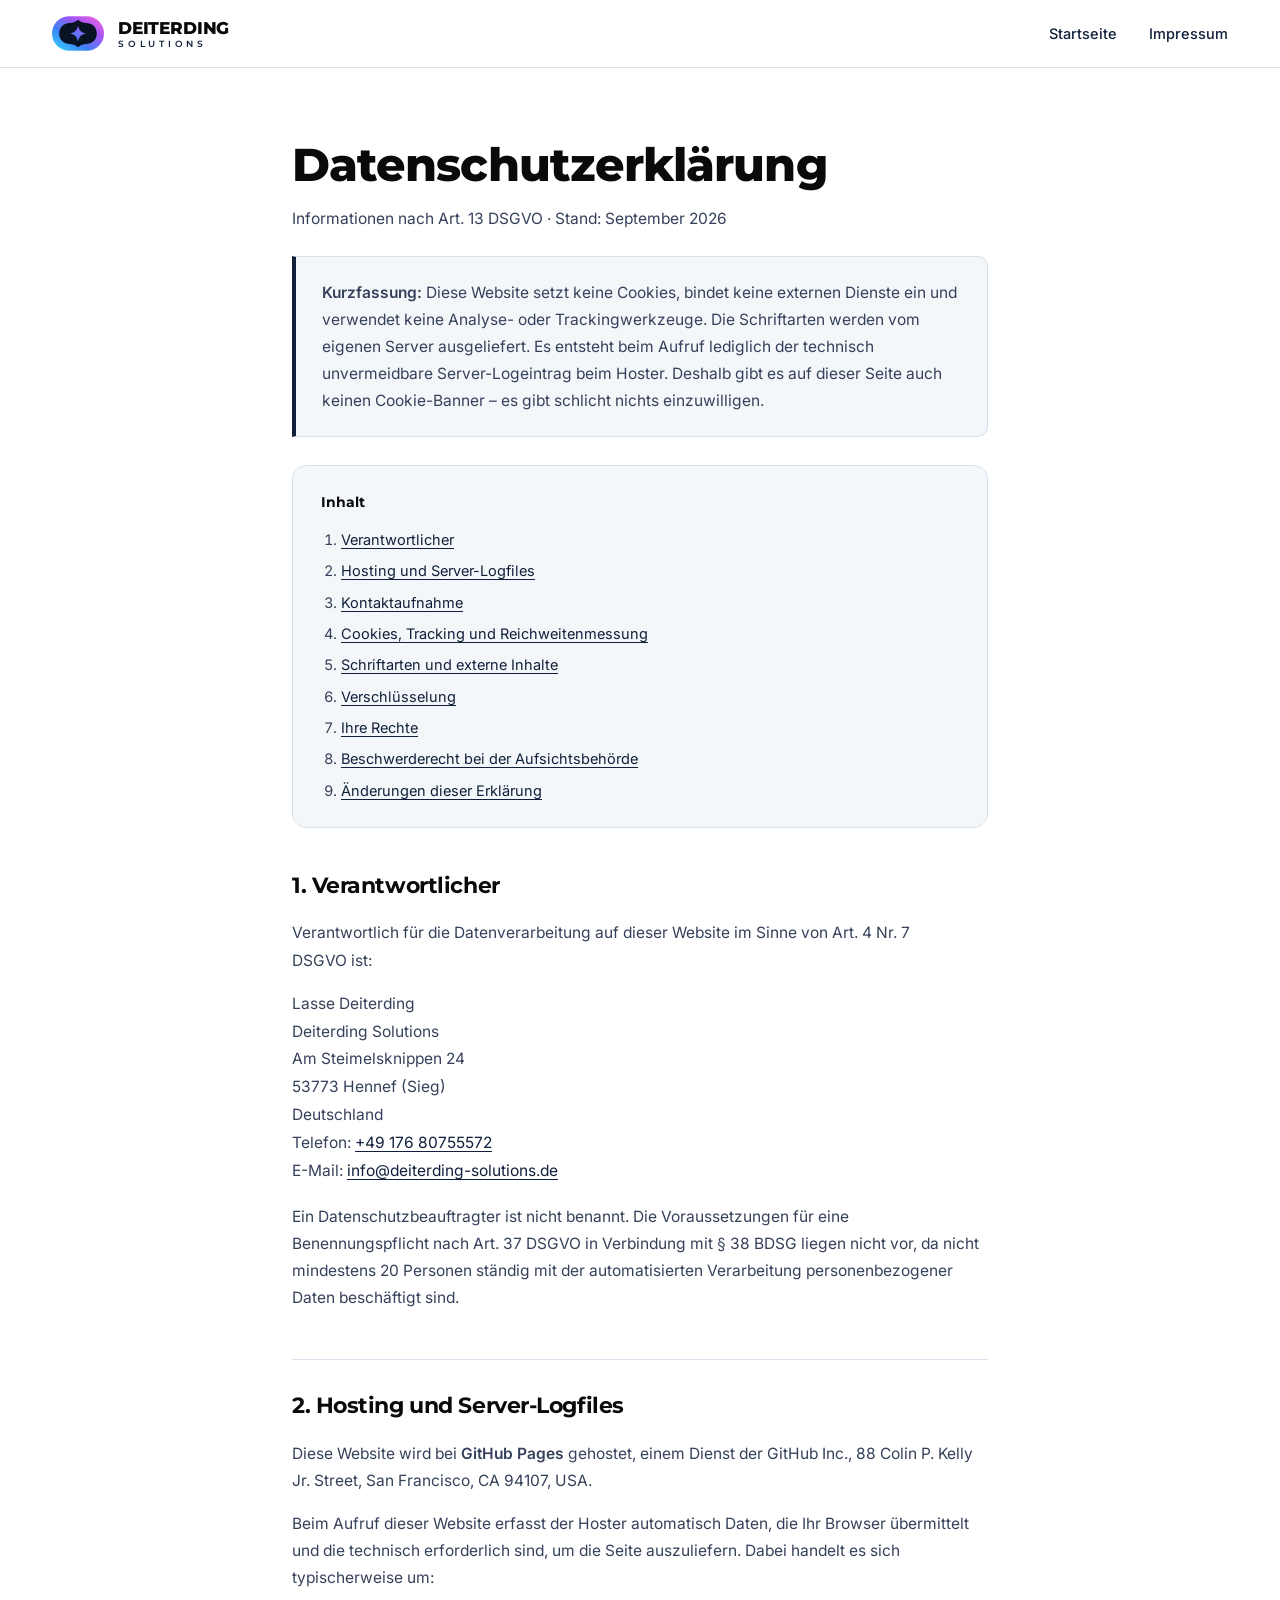
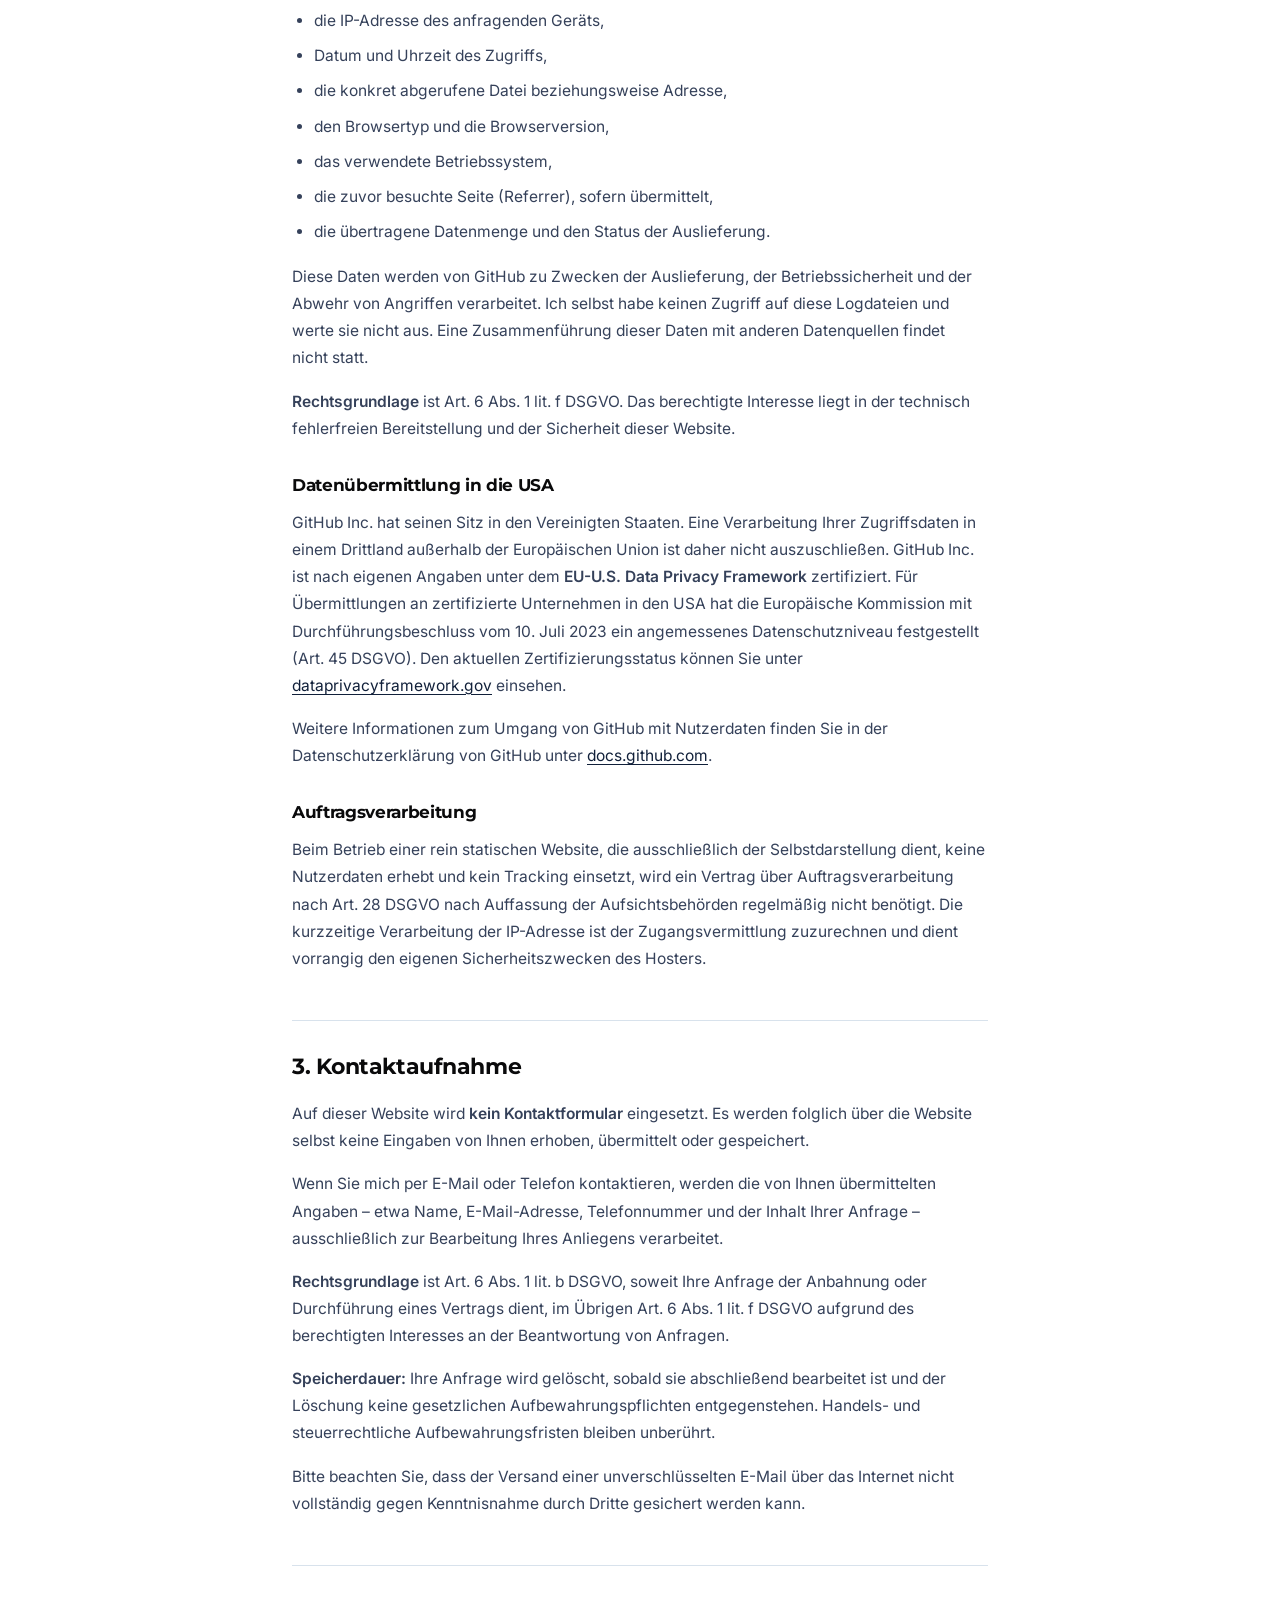
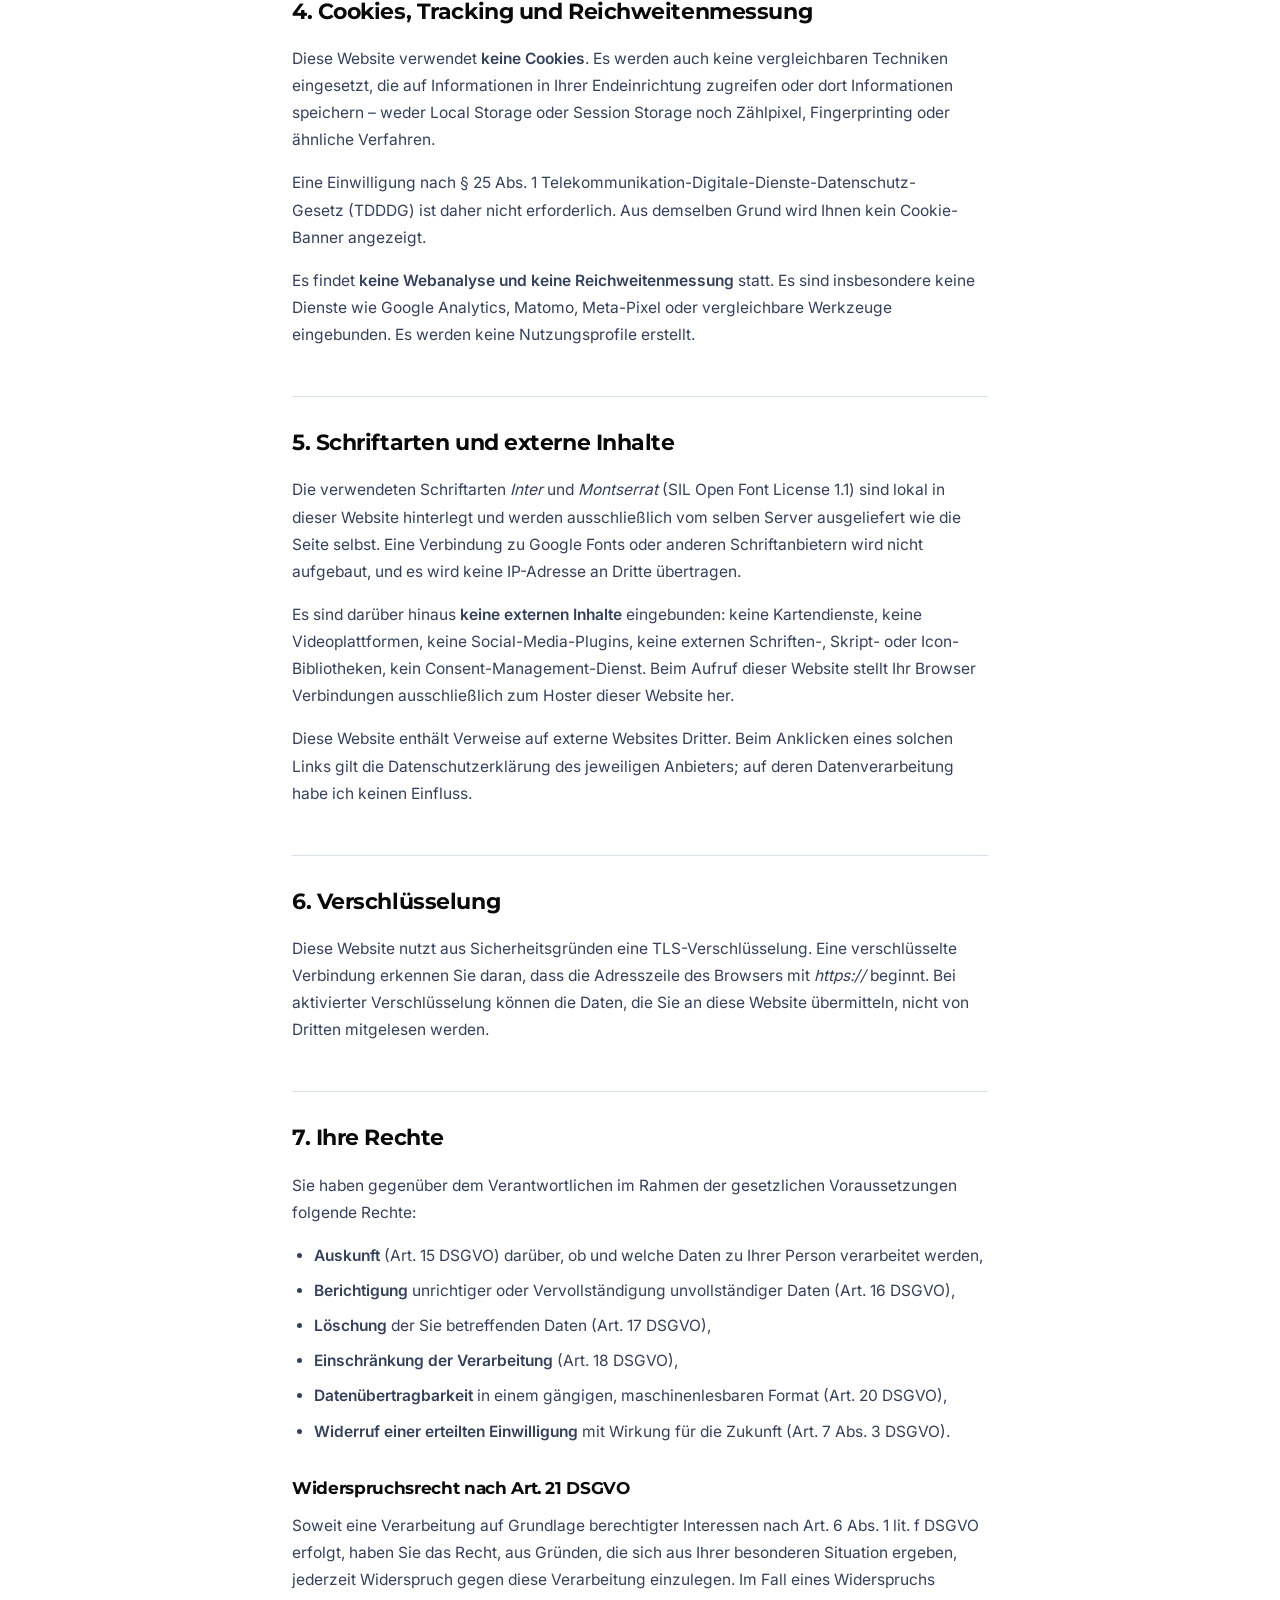
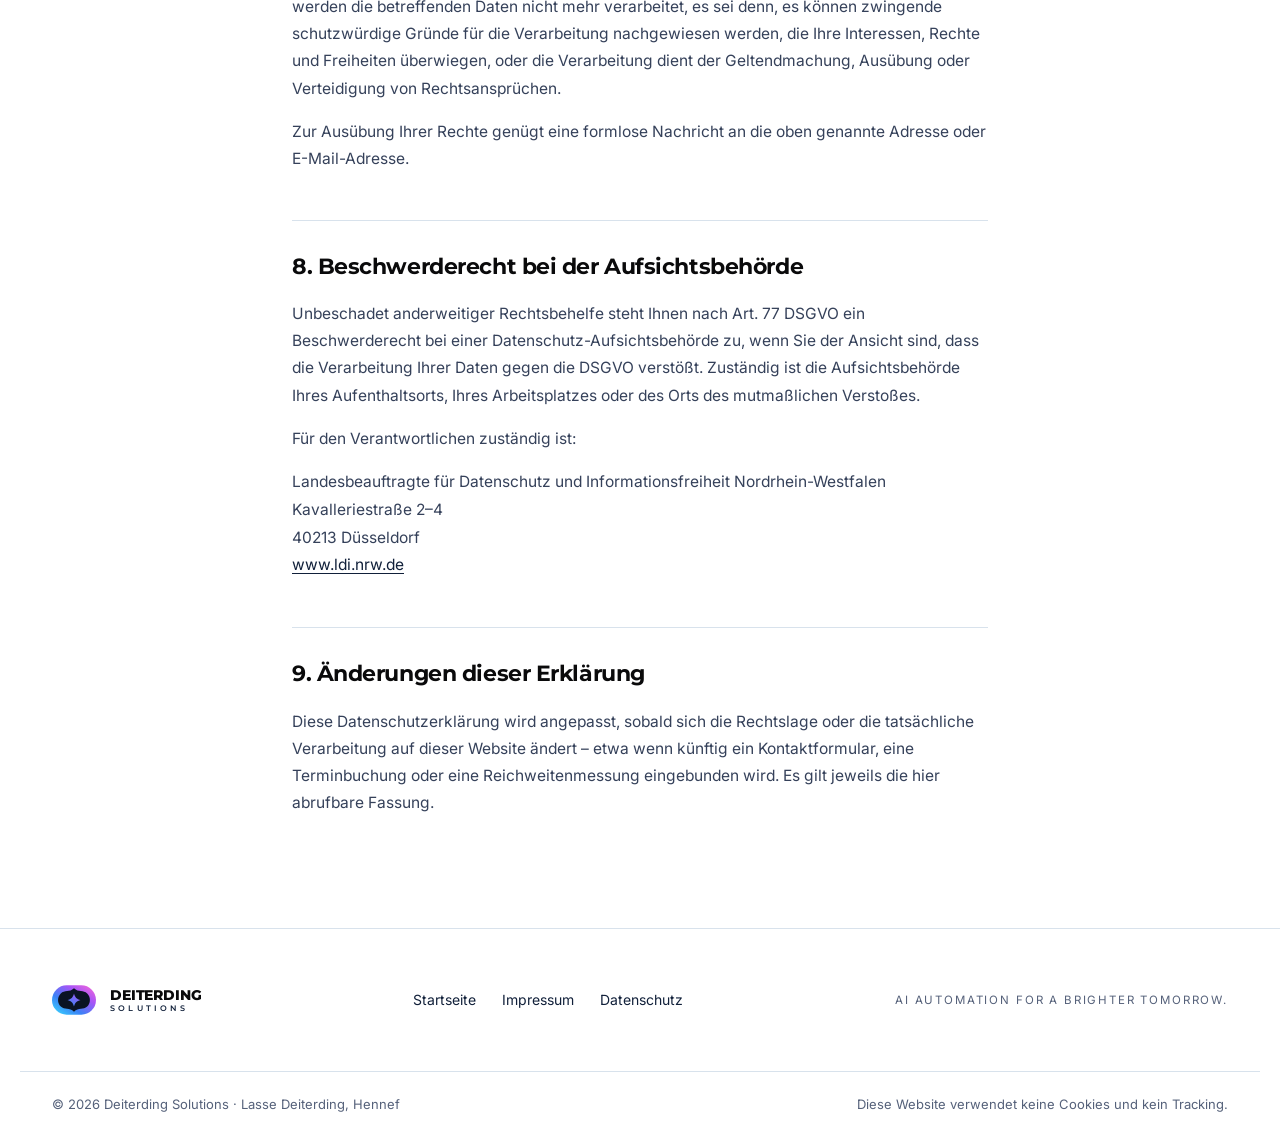
==== commit b772b221: "Kontaktdaten im Impressum und in der Datenschutzerklärung ergänzen Anschrift und Telefonnummer einge" ====
--- a/datenschutz.html
+++ b/datenschutz.html
@@ -66,10 +66,10 @@
     <address>
       Lasse Deiterding<br>
       Deiterding Solutions<br>
-      <strong>PLATZHALTER Straße und Hausnummer</strong><br>
-      <strong>PLATZHALTER PLZ</strong> Hennef (Sieg)<br>
+      Am Steimelsknippen 24<br>
+      53773 Hennef (Sieg)<br>
       Deutschland<br>
-      Telefon: <strong>PLATZHALTER Telefonnummer</strong><br>
+      Telefon: <a href="tel:+4917680755572">+49 176 80755572</a><br>
       E-Mail: <a href="mailto:info@deiterding-solutions.de">info@deiterding-solutions.de</a>
     </address>
     <p>Ein Datenschutzbeauftragter ist nicht benannt. Die Voraussetzungen für eine Benennungspflicht nach Art. 37 DSGVO in Verbindung mit § 38 BDSG liegen nicht vor, da nicht mindestens 20 Personen ständig mit der automatisierten Verarbeitung personenbezogener Daten beschäftigt sind.</p>
